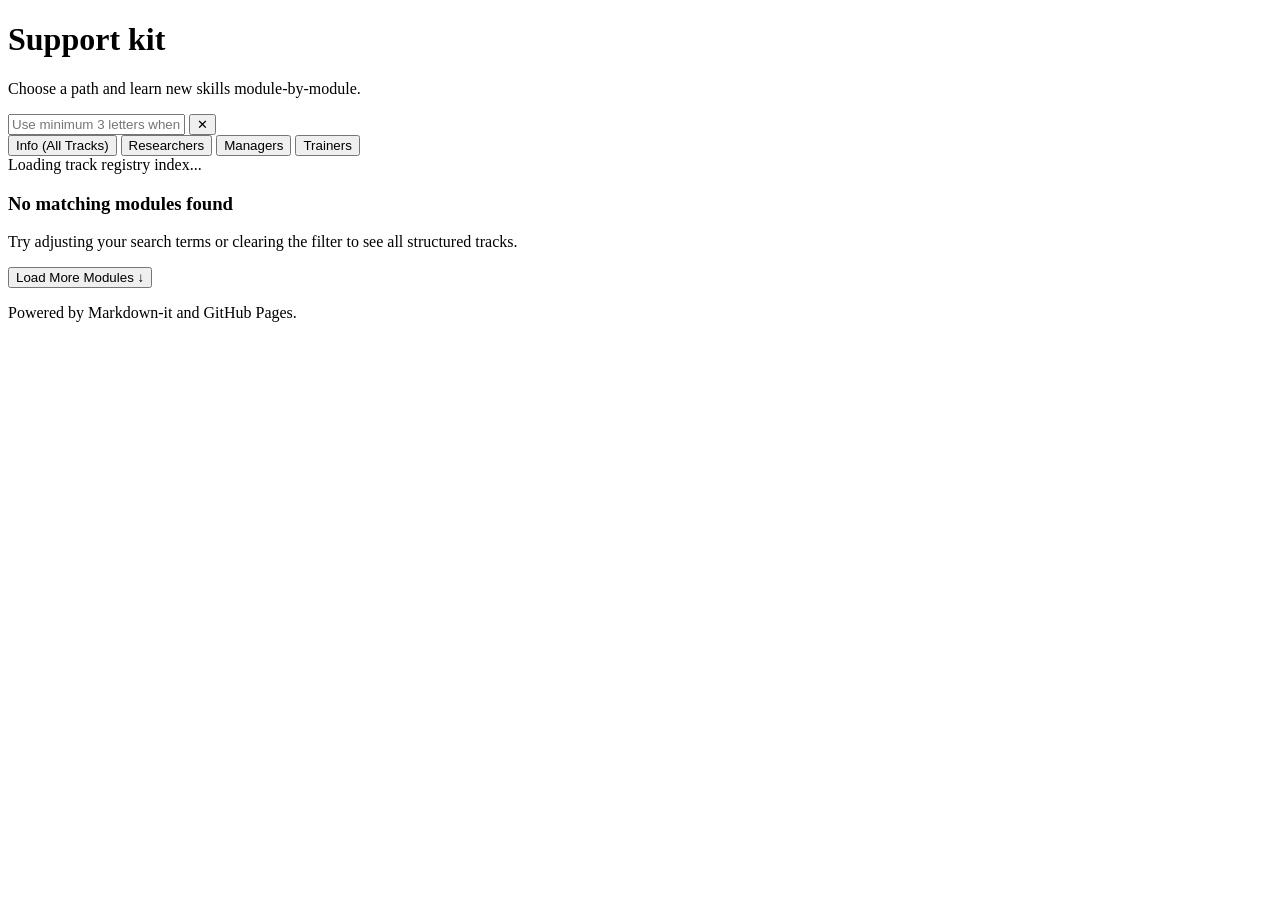
==== index.html @ 56f6fc62 "Update index.html" ====
<!DOCTYPE html>
<html lang="en">
<head>
    <meta charset="UTF-8">
    <meta name="viewport" content="width=device-width, initial-scale=1.0">
    <title>Support kit modules</title>
    <!-- Link to your custom stylesheet -->
    <link rel="stylesheet" href="styles.css">
    
    <!-- Local Markdown-it parser library with defer execution flag -->
    <script src="markdown-it.min.js" defer></script>
</head>
<body>

    <!-- Main Navigation Bar -->
    <header class="main-header">
        <div class="header-container">
            <h1>Support kit</h1>
            <p>Choose a path and learn new skills module-by-module.</p>
        </div>
    </header>

    <!-- Search and Filter Control Center (Clean and corrected) -->
    <section class="control-panel">
        <div class="search-wrapper">
            <input 
                type="text" 
                id="searchInput" 
                placeholder="Use minimum 3 letters when searching for information - in titles and abstracts" 
                aria-label="Search learning modules"
            >
            <button id="resetSearchBtn" class="invisible" title="Clear search filters">✕</button>
        </div>
        
        <!-- Role Selection Button Row -->
        <div class="filter-buttons-wrapper">
            <button class="filter-btn active" data-track="all">Info (All Tracks)</button>
            <button class="filter-btn btn-researcher" data-track="researchers">Researchers</button>
            <button class="filter-btn btn-manager" data-track="managers">Managers</button>
            <button class="filter-btn btn-trainer" data-track="trainers">Trainers</button>
        </div>
        
        <!-- Status indicator text showing dynamic results count -->
        <div id="searchCounter" class="search-counter">Loading track registry index...</div>
    </section>

    <!-- Core Dynamic Content Section -->
    <main class="content-container">
        
        <!-- Target container where app.js will inject the module cards -->
        <div id="articlesContainer" class="modules-grid"></div>

        <!-- Fallback view shown only when zero query results return -->
        <div id="noResults" class="hidden feedback-box">
            <h3>No matching modules found</h3>
            <p>Try adjusting your search terms or clearing the filter to see all structured tracks.</p>
        </div>

        <!-- Pagination Controls wrapper -->
        <div id="loadMoreWrapper" class="hidden pagination-bar">
            <button id="loadMoreBtn" class="primary-btn">Load More Modules ↓</button>
        </div>

    </main>

    <!-- Global Footer -->
    <footer class="main-footer">
        <p>Powered by Markdown-it and GitHub Pages.</p>
    </footer>

    <!-- Load your combined JavaScript file containing Part 1 and Part 2 -->
    <script src="app.js"></script>
</body>
</html>
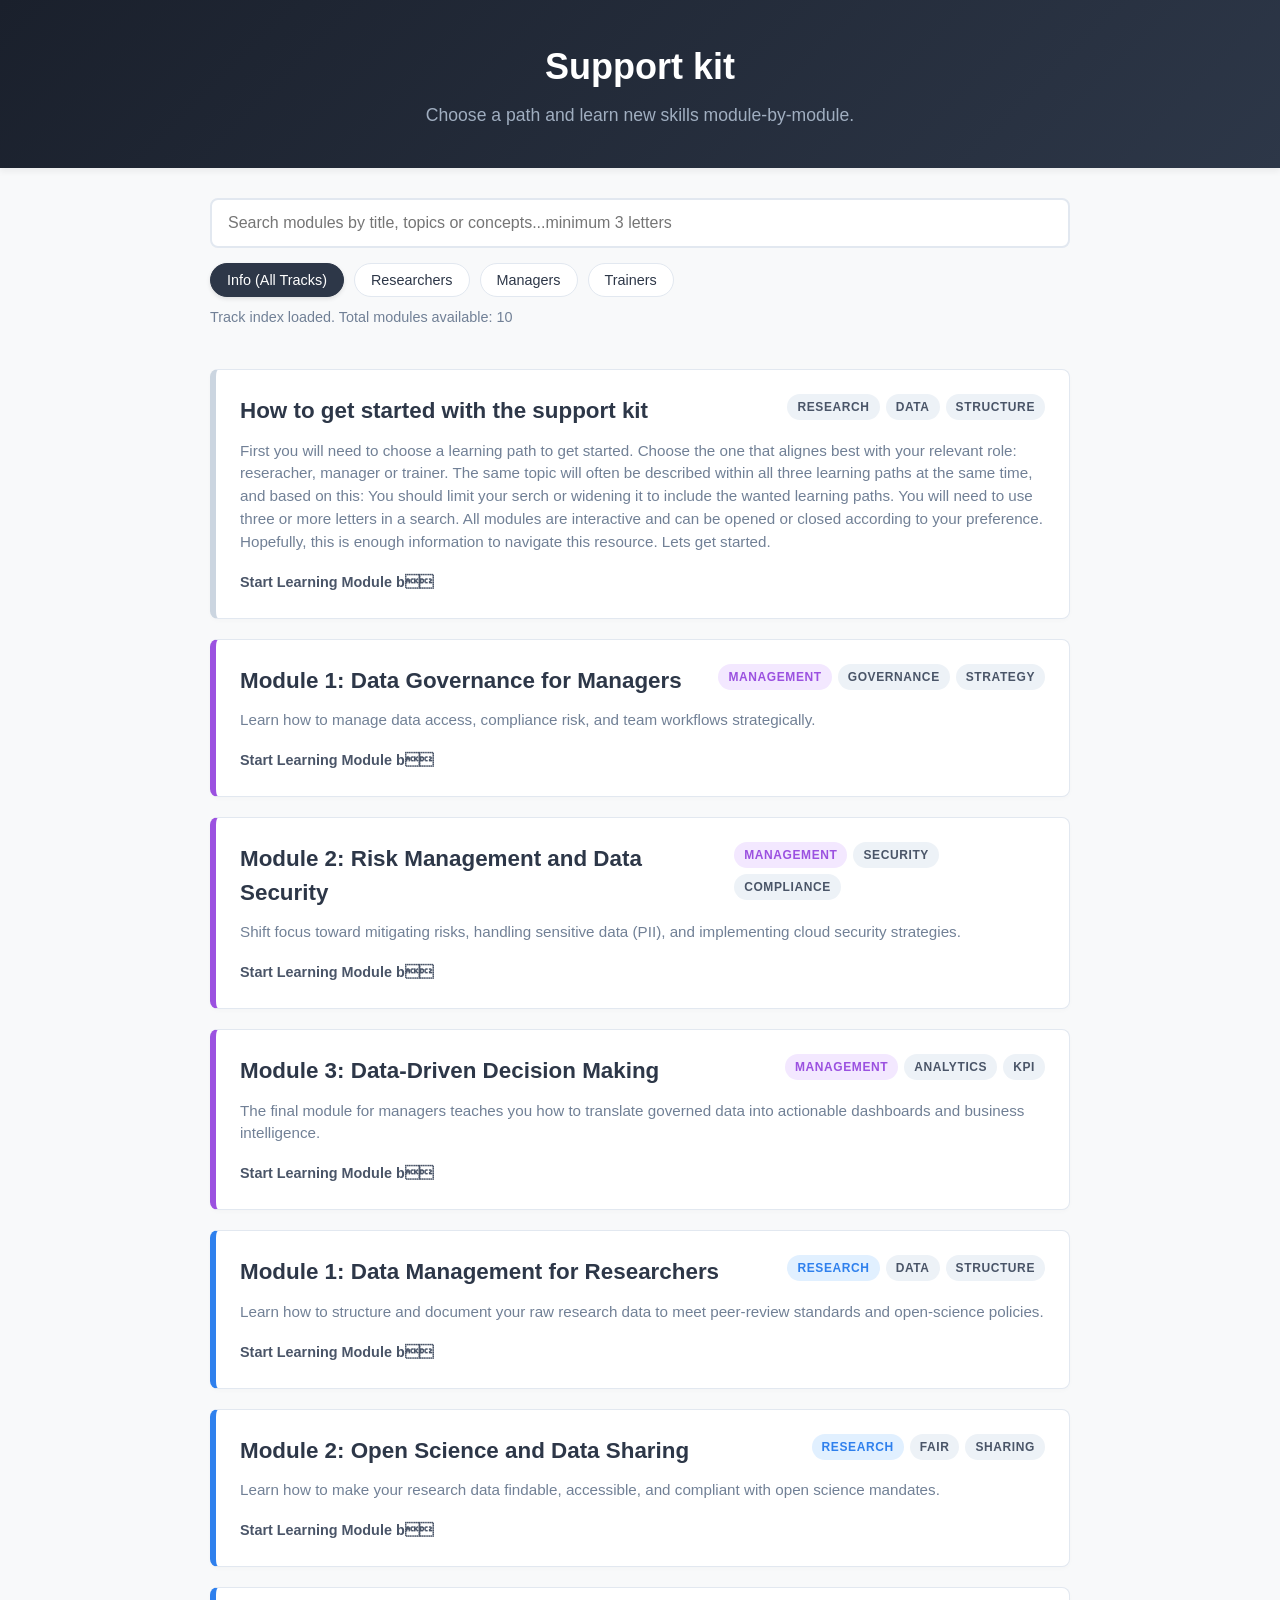
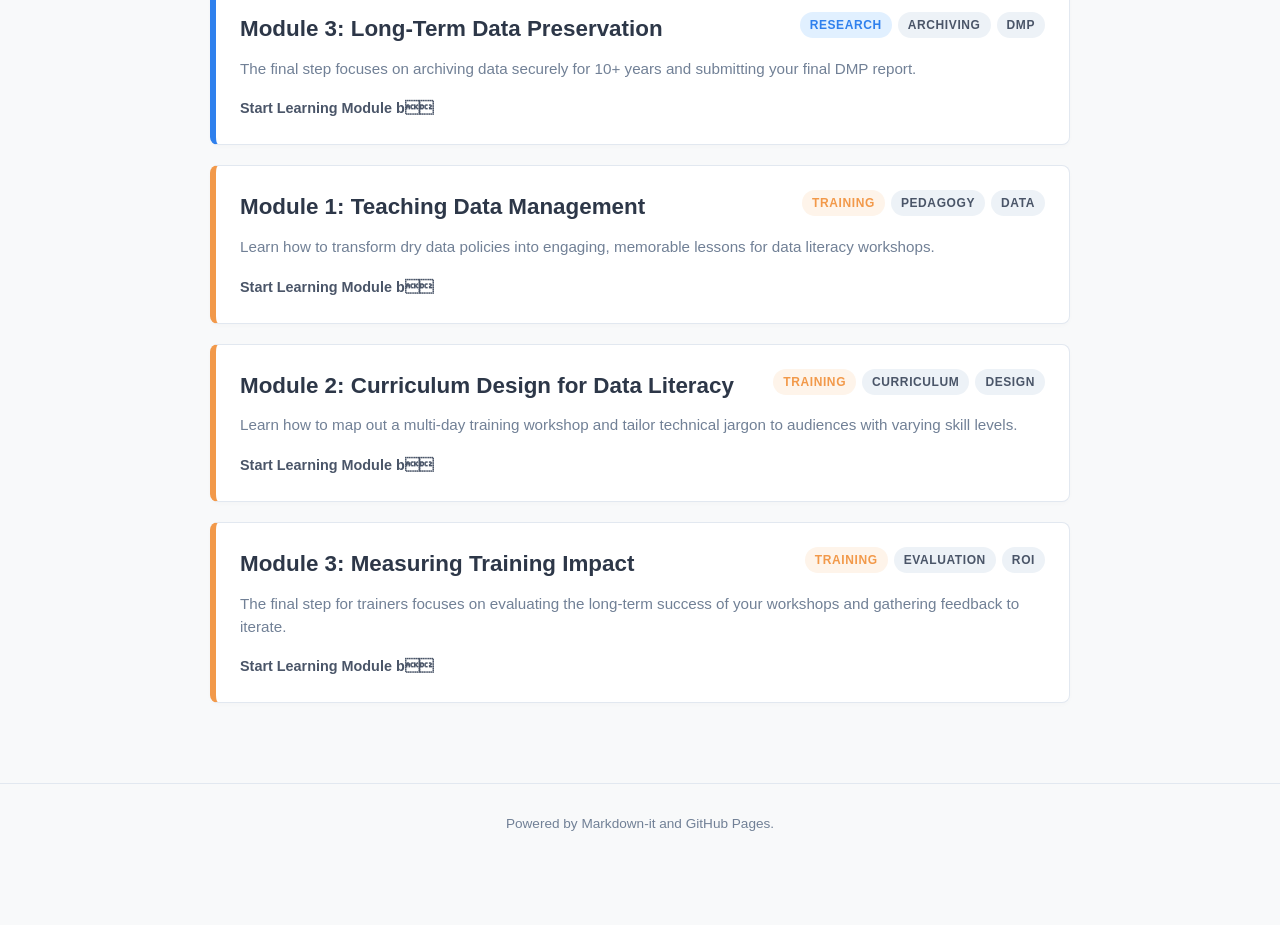
==== commit 530d3499: "Update search input placeholder text" ====
--- a/index.html
+++ b/index.html
@@ -26,7 +26,7 @@
             <input 
                 type="text" 
                 id="searchInput" 
-                placeholder="Use minimum 3 letters when searching for information - in titles and abstracts" 
+                placeholder="Search modules by title, topics or concepts...minimum 3 letters" 
                 aria-label="Search learning modules"
             >
             <button id="resetSearchBtn" class="invisible" title="Clear search filters">✕</button>
--- a/styles.css
+++ b/styles.css
@@ -0,0 +1,516 @@
+/* ==========================================================================
+   1. GLOBAL STYLES & VARIABLES
+   ========================================================================== */
+:root {
+  --font-main: -apple-system, BlinkMacSystemFont, "Segoe UI", Roboto, Helvetica, Arial, sans-serif;
+  --font-mono: SFMono-Regular, Consolas, "Liberation Mono", Menlo, monospace;
+  
+  /* Shared Layout Colors */
+  --bg-app: #f8f9fa;
+  --bg-card: #ffffff;
+  --text-main: #2d3748;
+  --text-muted: #718096;
+  --border-color: #e2e8f0;
+  
+  /* Role Specific Themes */
+  --color-researcher: #2f80ed;
+  --bg-researcher-badge: #e1f0ff;
+  
+  --color-manager: #9b51e0;
+  --bg-manager-badge: #f3e8ff;
+  
+  --color-trainer: #f2994a;
+  --bg-trainer-badge: #fef4ea;
+}
+
+* {
+  box-sizing: border-box;
+  margin: 0;
+  padding: 0;
+}
+
+body {
+  font-family: var(--font-main);
+  background-color: var(--bg-app);
+  color: var(--text-main);
+  line-height: 1.5;
+  padding-bottom: 60px;
+}
+
+.hidden {
+  display: none !important;
+}
+
+.invisible {
+  opacity: 0;
+  pointer-events: none;
+}
+
+/* ==========================================================================
+   2. HEADER & LAYOUT CONTAINERS
+   ========================================================================== */
+.main-header {
+  background: linear-gradient(135deg, #1a202c 0%, #2d3748 100%);
+  color: #ffffff;
+  padding: 40px 20px;
+  text-align: center;
+  box-shadow: 0 4px 6px rgba(0, 0, 0, 0.05);
+}
+
+.header-container h1 {
+  font-size: 2.25rem;
+  font-weight: 700;
+  margin-bottom: 8px;
+}
+
+.header-container p {
+  color: #a0aec0;
+  font-size: 1.1rem;
+}
+
+.content-container {
+  max-width: 900px;
+  margin: 0 auto;
+  padding: 20px;
+}
+
+/* ==========================================================================
+   3. CONTROL PANEL (SEARCH)
+   ========================================================================== */
+.control-panel {
+  max-width: 900px;
+  margin: 30px auto 10px auto;
+  padding: 0 20px;
+}
+
+.search-wrapper {
+  position: relative;
+  display: flex;
+  align-items: center;
+}
+
+#searchInput {
+  width: 100%;
+  padding: 14px 45px 14px 16px;
+  font-size: 1rem;
+  border: 2px solid var(--border-color);
+  border-radius: 8px;
+  background-color: #ffffff;
+  transition: border-color 0.2s, box-shadow 0.2s;
+}
+
+#searchInput:focus {
+  outline: none;
+  border-color: #4a5568;
+  box-shadow: 0 0 0 3px rgba(66, 153, 225, 0.15);
+}
+
+#resetSearchBtn {
+  position: absolute;
+  right: 15px;
+  background: none;
+  border: none;
+  font-size: 1.2rem;
+  color: var(--text-muted);
+  cursor: pointer;
+  transition: color 0.2s;
+}
+
+#resetSearchBtn:hover {
+  color: var(--text-main);
+}
+
+.search-counter {
+  margin-top: 10px;
+  font-size: 0.9rem;
+  color: var(--text-muted);
+  font-weight: 500;
+}
+
+/* ==========================================================================
+   4. ARTICLE CARDS & THEMES
+   ========================================================================== */
+.modules-grid {
+  display: flex;
+  flex-direction: column;
+  gap: 20px;
+  margin-top: 10px;
+}
+
+article.filterable {
+  background-color: var(--bg-card);
+  border: 1px solid var(--border-color);
+  border-left: 6px solid #cbd5e0; /* Default fallback */
+  border-radius: 8px;
+  padding: 24px;
+  box-shadow: 0 2px 4px rgba(0, 0, 0, 0.02);
+  cursor: pointer;
+  transition: transform 0.2s ease, box-shadow 0.2s ease;
+}
+
+article.filterable:hover {
+  transform: translateY(-2px);
+  box-shadow: 0 10px 15px -3px rgba(0, 0, 0, 0.05);
+}
+
+.article-header {
+  display: flex;
+  flex-direction: column;
+  gap: 8px;
+  margin-bottom: 12px;
+}
+
+@media (min-width: 640px) {
+  .article-header {
+    flex-direction: row;
+    justify-content: space-between;
+    align-items: flex-start;
+  }
+}
+
+.article-header h2 {
+  font-size: 1.4rem;
+  font-weight: 600;
+  color: var(--text-main);
+}
+
+.article-meta-inline {
+  display: flex;
+  gap: 6px;
+  flex-wrap: wrap;
+}
+
+/* Badges Base */
+.badge {
+  display: inline-block;
+  padding: 4px 10px;
+  font-size: 0.75rem;
+  font-weight: 600;
+  border-radius: 9999px;
+  text-transform: uppercase;
+  letter-spacing: 0.05em;
+  background-color: #edf2f7;
+  color: #4a5568;
+}
+
+/* --- THEME 1: Researchers (Blue) --- */
+article.filterable[data-id*="-researchers"] {
+  border-left-color: var(--color-researcher);
+}
+article.filterable[data-id*="-researchers"] .discipline-badge {
+  background-color: var(--bg-researcher-badge);
+  color: var(--color-researcher);
+}
+
+/* --- THEME 2: Managers (Purple) --- */
+article.filterable[data-id*="-managers"] {
+  border-left-color: var(--color-manager);
+}
+article.filterable[data-id*="-managers"] .discipline-badge {
+  background-color: var(--bg-manager-badge);
+  color: var(--color-manager);
+}
+
+/* --- THEME 3: Trainers (Orange) --- */
+article.filterable[data-id*="-trainers"] {
+  border-left-color: var(--color-trainer);
+}
+article.filterable[data-id*="-trainers"] .discipline-badge {
+  background-color: var(--bg-trainer-badge);
+  color: var(--color-trainer);
+}
+
+.abstract-text {
+  color: var(--text-muted);
+  font-size: 0.95rem;
+  margin-bottom: 16px;
+}
+
+/* Text Highlighting Search Match */
+mark {
+  background-color: #fef3c7;
+  color: #92400e;
+  padding: 0 2px;
+  border-radius: 2px;
+}
+
+/* ==========================================================================
+   5. BUTTONS & ACTIONS
+   ========================================================================== */
+.read-more-btn {
+  background: none;
+  border: none;
+  color: #4a5568;
+  font-weight: 600;
+  font-size: 0.9rem;
+  cursor: pointer;
+  display: inline-flex;
+  align-items: center;
+  transition: color 0.15s;
+}
+
+article.filterable:hover .read-more-btn {
+  color: #2b6cb0;
+}
+
+.learning-path-actions {
+  margin-top: 30px;
+  padding-top: 20px;
+  border-top: 1px solid var(--border-color);
+  display: flex;
+  gap: 12px;
+  flex-wrap: wrap;
+}
+
+.next-step-btn {
+  background-color: #27ae60;
+  color: white;
+  border: none;
+  padding: 10px 20px;
+  border-radius: 6px;
+  font-weight: bold;
+  font-size: 0.9rem;
+  cursor: pointer;
+  transition: background-color 0.15s;
+}
+
+.next-step-btn:hover {
+  background-color: #219653;
+}
+
+.share-btn, .close-article-btn {
+  background-color: #edf2f7;
+  color: #4a5568;
+  border: none;
+  padding: 10px 16px;
+  border-radius: 6px;
+  font-weight: 500;
+  font-size: 0.9rem;
+  cursor: pointer;
+  transition: background-color 0.15s;
+}
+
+.share-btn:hover {
+  background-color: #e2e8f0;
+}
+
+.share-btn.copied {
+  background-color: #c6f6d5;
+  color: #22543d;
+}
+
+.close-article-btn {
+  margin-left: auto;
+}
+
+.close-article-btn:hover {
+  background-color: #fee2e2;
+  color: #9b1c1c;
+}
+
+/* Pagination bar button */
+.pagination-bar {
+  text-align: center;
+  margin-top: 30px;
+}
+
+.primary-btn {
+  background-color: #4a5568;
+  color: white;
+  border: none;
+  padding: 12px 24px;
+  border-radius: 6px;
+  font-weight: 600;
+  cursor: pointer;
+  transition: background-color 0.15s;
+}
+
+.primary-btn:hover {
+  background-color: #2d3748;
+}
+
+/* ==========================================================================
+   6. MARKDOWN RENDERING CONTAINER (.markdown-body)
+   ========================================================================== */
+.full-content {
+  margin-top: 20px;
+  animation: fadeIn 0.25s ease-out;
+}
+
+.markdown-body {
+  color: #2d3748;
+  font-size: 1rem;
+  line-height: 1.7;
+}
+
+.markdown-body h1, .markdown-body h2, .markdown-body h3 {
+  color: #1a202c;
+  font-weight: 600;
+  margin-top: 24px;
+  margin-bottom: 12px;
+}
+
+.markdown-body h1 { font-size: 1.6rem; border-bottom: 2px solid var(--border-color); padding-bottom: 6px; }
+.markdown-body h2 { font-size: 1.3rem; }
+.markdown-body h3 { font-size: 1.1rem; }
+
+.markdown-body p {
+  margin-bottom: 16px;
+}
+
+.markdown-body ul, .markdown-body ol {
+  margin-bottom: 16px;
+  padding-left: 24px;
+}
+
+.markdown-body li {
+  margin-bottom: 6px;
+}
+
+/* Markdown Task Lists Rules */
+.markdown-body ul:has(input[type="checkbox"]) {
+  list-style-type: none;
+  padding-left: 4px;
+}
+
+.markdown-body input[type="checkbox"] {
+  margin-right: 10px;
+  transform: scale(1.15);
+  vertical-align: middle;
+  cursor: pointer;
+}
+
+/* Blockquotes ( > text ) */
+.markdown-body blockquote {
+  border-left: 4px solid #cbd5e0;
+  color: #4a5568;
+  background-color: #f7fafc;
+  padding: 12px 16px;
+  margin: 18px 0;
+  border-radius: 0 4px 4px 0;
+  font-style: italic;
+}
+
+/* Code Syntax Blocks */
+.markdown-body pre {
+  background-color: #1a202c;
+  color: #edf2f7;
+  padding: 16px;
+  border-radius: 6px;
+  overflow-x: auto;
+  margin-bottom: 16px;
+  font-family: var(--font-mono);
+  font-size: 0.9rem;
+}
+
+.markdown-body code {
+  font-family: var(--font-mono);
+  font-size: 0.85em;
+  background-color: #edf2f7;
+  color: #e53e3e;
+  padding: 2px 6px;
+  border-radius: 4px;
+}
+
+.markdown-body pre code {
+  background-color: transparent;
+  color: inherit;
+  padding: 0;
+  font-size: inherit;
+}
+
+/* ==========================================================================
+   7. FOOTER & FEEDBACK BOXES
+   ========================================================================== */
+.feedback-box {
+  background-color: #ffffff;
+  border: 1px solid var(--border-color);
+  border-radius: 8px;
+  padding: 40px;
+  text-align: center;
+  margin-top: 20px;
+}
+
+.feedback-box h3 {
+  margin-bottom: 8px;
+  color: var(--text-main);
+}
+
+.main-footer {
+  text-align: center;
+  padding: 30px 20px;
+  color: var(--text-muted);
+  font-size: 0.85rem;
+  border-top: 1px solid var(--border-color);
+  margin-top: 60px;
+}
+
+@keyframes fadeIn {
+  from { opacity: 0; transform: translateY(4px); }
+  to { opacity: 1; transform: translateY(0); }
+}
+/* ==========================================================================
+   8. ROLE FILTER BUTTONS
+   ========================================================================== */
+.filter-buttons-wrapper {
+  display: flex;
+  gap: 10px;
+  margin-top: 15px;
+  flex-wrap: wrap;
+}
+
+.filter-btn {
+  background-color: #ffffff;
+  color: var(--text-main);
+  border: 1px solid var(--border-color);
+  padding: 8px 16px;
+  border-radius: 20px;
+  font-size: 0.9rem;
+  font-weight: 500;
+  cursor: pointer;
+  transition: all 0.2s ease;
+}
+
+.filter-btn:hover {
+  background-color: #edf2f7;
+  transform: translateY(-1px);
+}
+
+.filter-btn.active {
+  background-color: #2d3748;
+  color: #ffffff;
+  border-color: #2d3748;
+  box-shadow: 0 2px 4px rgba(0,0,0,0.1);
+}
+
+/* Spesifikke aktive farger for rollene hvis du C8nsker farge nC%r de er valgt */
+.filter-btn.btn-researcher.active { background-color: var(--color-researcher); border-color: var(--color-researcher); }
+.filter-btn.btn-manager.active { background-color: var(--color-manager); border-color: var(--color-manager); }
+.filter-btn.btn-trainer.active { background-color: var(--color-trainer); border-color: var(--color-trainer); }
+
+/* ==========================================================================
+   9. DIMMING INACTIVE MODULES (FADE OUT EFFECT)
+   ========================================================================== */
+
+/* 1. Detect if the grid contains an expanded module */
+.modules-grid:has(article.filterable .full-content) article.filterable {
+  opacity: 0.4;
+  filter: grayscale(80%);
+  transform: scale(0.98);
+  border-left-color: #cbd5e0 !important; /* Forces a neutral grey border */
+  transition: all 0.3s ease;
+}
+
+/* 2. Keep the active/expanded module at full visibility and color */
+.modules-grid article.filterable:has(.full-content) {
+  opacity: 1 !important;
+  filter: grayscale(0%) !important;
+  transform: scale(1) !important;
+  box-shadow: 0 10px 25px -5px rgba(0, 0, 0, 0.1);
+}
+
+/* 3. Restore fallback border colors specifically for active items */
+.modules-grid article.filterable:has(.full-content)[data-id*="-researchers"] { border-left-color: var(--color-researcher) !important; }
+.modules-grid article.filterable:has(.full-content)[data-id*="-managers"] { border-left-color: var(--color-manager) !important; }
+.modules-grid article.filterable:has(.full-content)[data-id*="-trainers"] { border-left-color: var(--color-trainer) !important; }
+
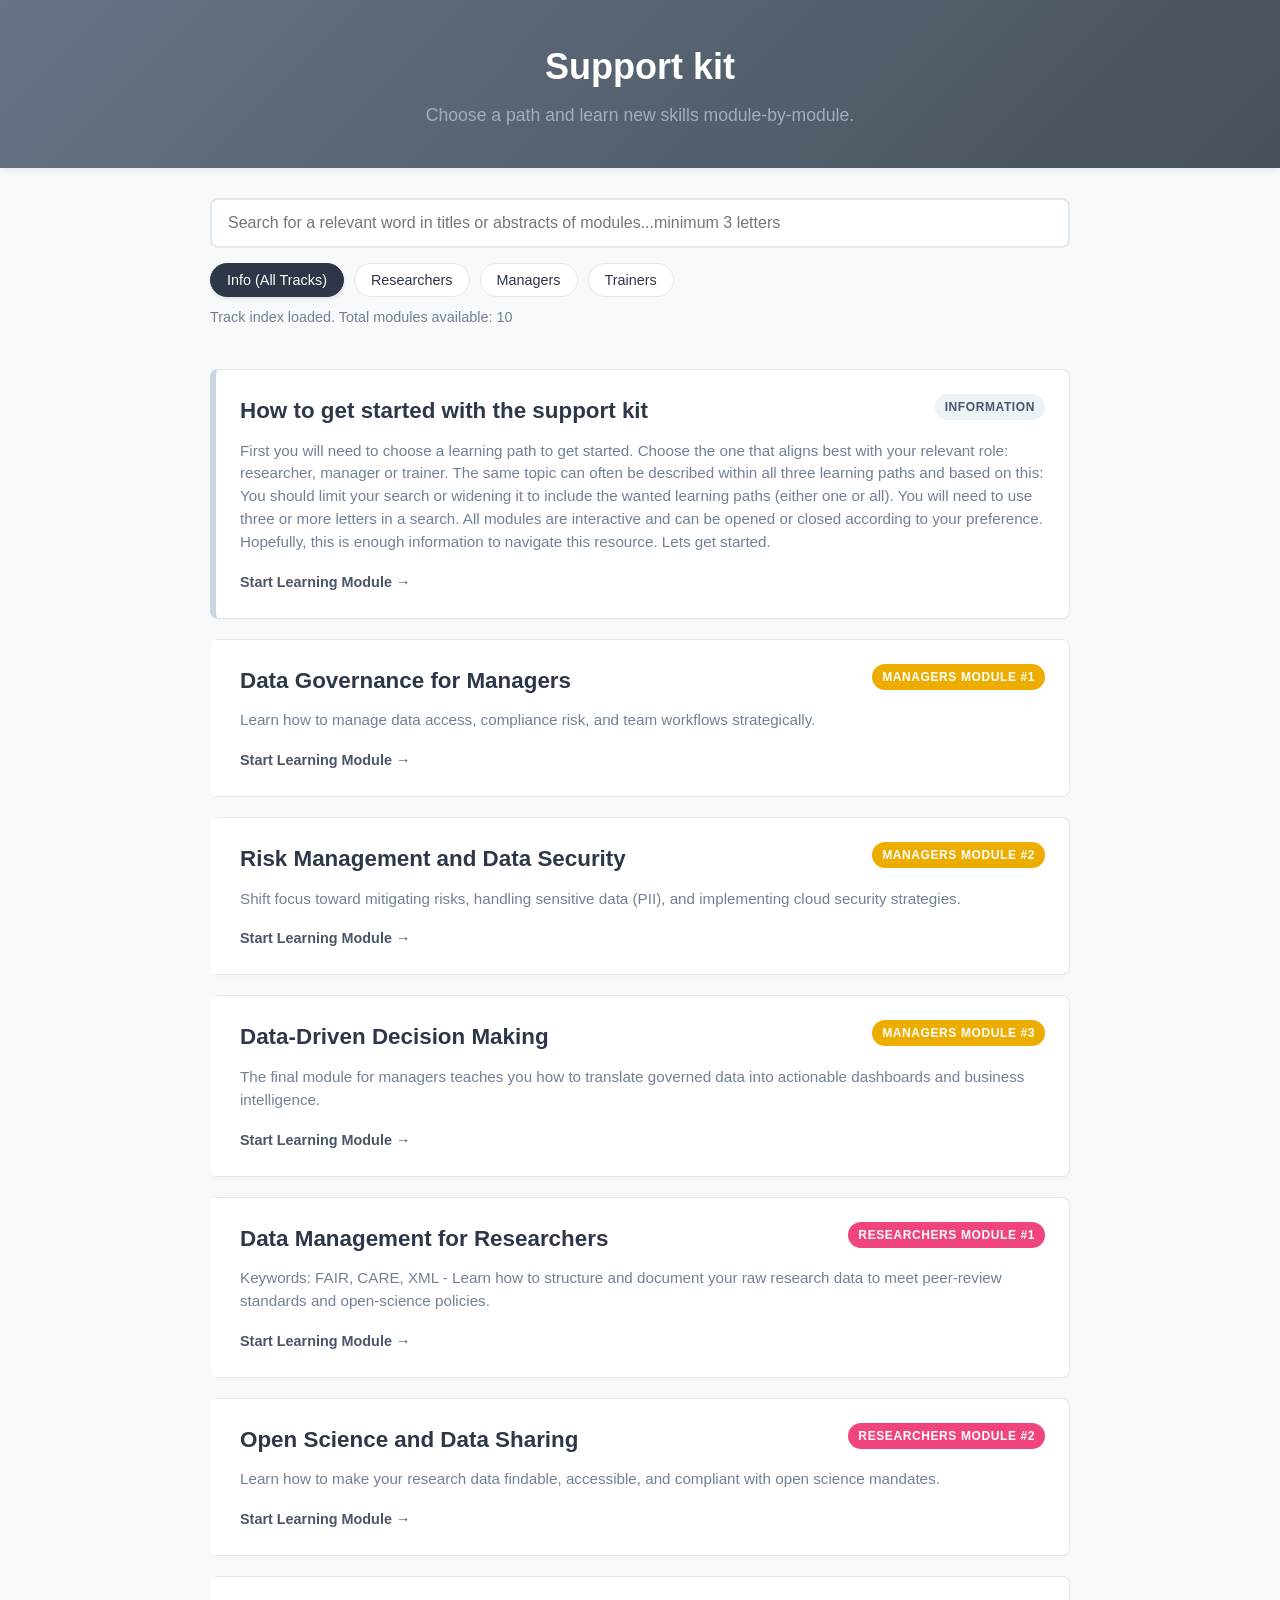
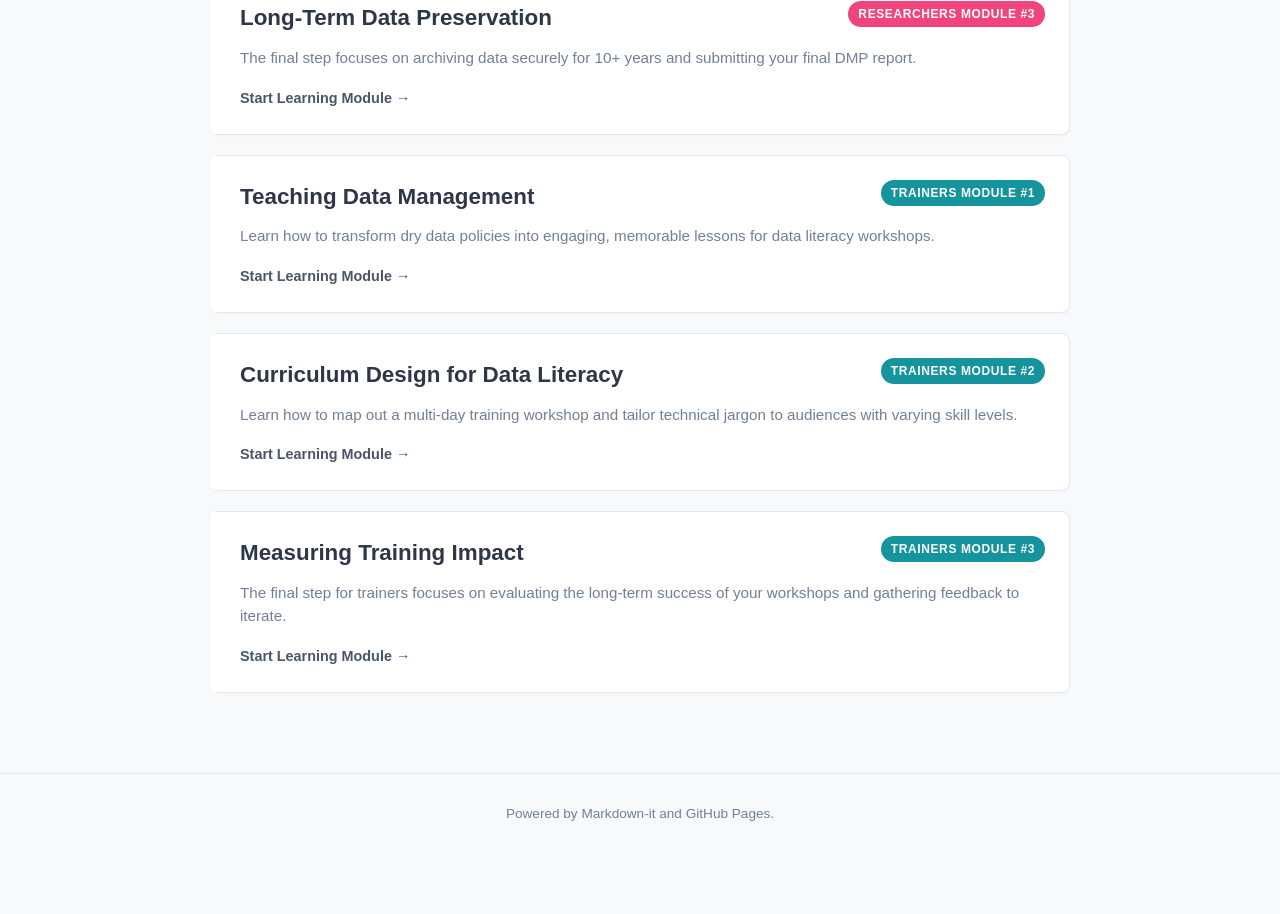
==== commit 6048e1f6: "Update search input placeholder text" ====
--- a/index.html
+++ b/index.html
@@ -26,7 +26,7 @@
             <input 
                 type="text" 
                 id="searchInput" 
-                placeholder="Search modules by title, topics or concepts...minimum 3 letters" 
+                placeholder="Search for a relevant word in titles or abstracts of modules...minimum 3 letters" 
                 aria-label="Search learning modules"
             >
             <button id="resetSearchBtn" class="invisible" title="Clear search filters">✕</button>
--- a/styles.css
+++ b/styles.css
@@ -13,14 +13,14 @@
   --border-color: #e2e8f0;
   
   /* Role Specific Themes */
-  --color-researcher: #2f80ed;
-  --bg-researcher-badge: #e1f0ff;
+  --color-researcher: #ffffff;
+  --bg-researcher-badge: #F0447D;
   
-  --color-manager: #9b51e0;
-  --bg-manager-badge: #f3e8ff;
+  --color-manager: #ffffff;
+  --bg-manager-badge: #EDAC00;
   
-  --color-trainer: #f2994a;
-  --bg-trainer-badge: #fef4ea;
+  --color-trainer: #ffffff;
+  --bg-trainer-badge: #15949E;
 }
 
 * {
@@ -50,7 +50,7 @@
    2. HEADER & LAYOUT CONTAINERS
    ========================================================================== */
 .main-header {
-  background: linear-gradient(135deg, #1a202c 0%, #2d3748 100%);
+  background: linear-gradient(135deg, #667485 0%, #47505C 100%);
   color: #ffffff;
   padding: 40px 20px;
   text-align: center;
@@ -193,7 +193,7 @@
   color: #4a5568;
 }
 
-/* --- THEME 1: Researchers (Blue) --- */
+/* --- THEME 1: Researchers --- */
 article.filterable[data-id*="-researchers"] {
   border-left-color: var(--color-researcher);
 }
@@ -202,7 +202,7 @@
   color: var(--color-researcher);
 }
 
-/* --- THEME 2: Managers (Purple) --- */
+/* --- THEME 2: Managers --- */
 article.filterable[data-id*="-managers"] {
   border-left-color: var(--color-manager);
 }
@@ -211,7 +211,7 @@
   color: var(--color-manager);
 }
 
-/* --- THEME 3: Trainers (Orange) --- */
+/* --- THEME 3: Trainers --- */
 article.filterable[data-id*="-trainers"] {
   border-left-color: var(--color-trainer);
 }
@@ -484,9 +484,9 @@
 }
 
 /* Spesifikke aktive farger for rollene hvis du C8nsker farge nC%r de er valgt */
-.filter-btn.btn-researcher.active { background-color: var(--color-researcher); border-color: var(--color-researcher); }
-.filter-btn.btn-manager.active { background-color: var(--color-manager); border-color: var(--color-manager); }
-.filter-btn.btn-trainer.active { background-color: var(--color-trainer); border-color: var(--color-trainer); }
+/* .filter-btn.btn-researcher.active { background-color: var(--color-researcher); border-color: var(--color-researcher); }
+/* .filter-btn.btn-manager.active { background-color: var(--color-manager); border-color: var(--color-manager); }
+/* .filter-btn.btn-trainer.active { background-color: var(--color-trainer); border-color: var(--color-trainer); }
 
 /* ==========================================================================
    9. DIMMING INACTIVE MODULES (FADE OUT EFFECT)
@@ -513,4 +513,3 @@
 .modules-grid article.filterable:has(.full-content)[data-id*="-researchers"] { border-left-color: var(--color-researcher) !important; }
 .modules-grid article.filterable:has(.full-content)[data-id*="-managers"] { border-left-color: var(--color-manager) !important; }
 .modules-grid article.filterable:has(.full-content)[data-id*="-trainers"] { border-left-color: var(--color-trainer) !important; }
-
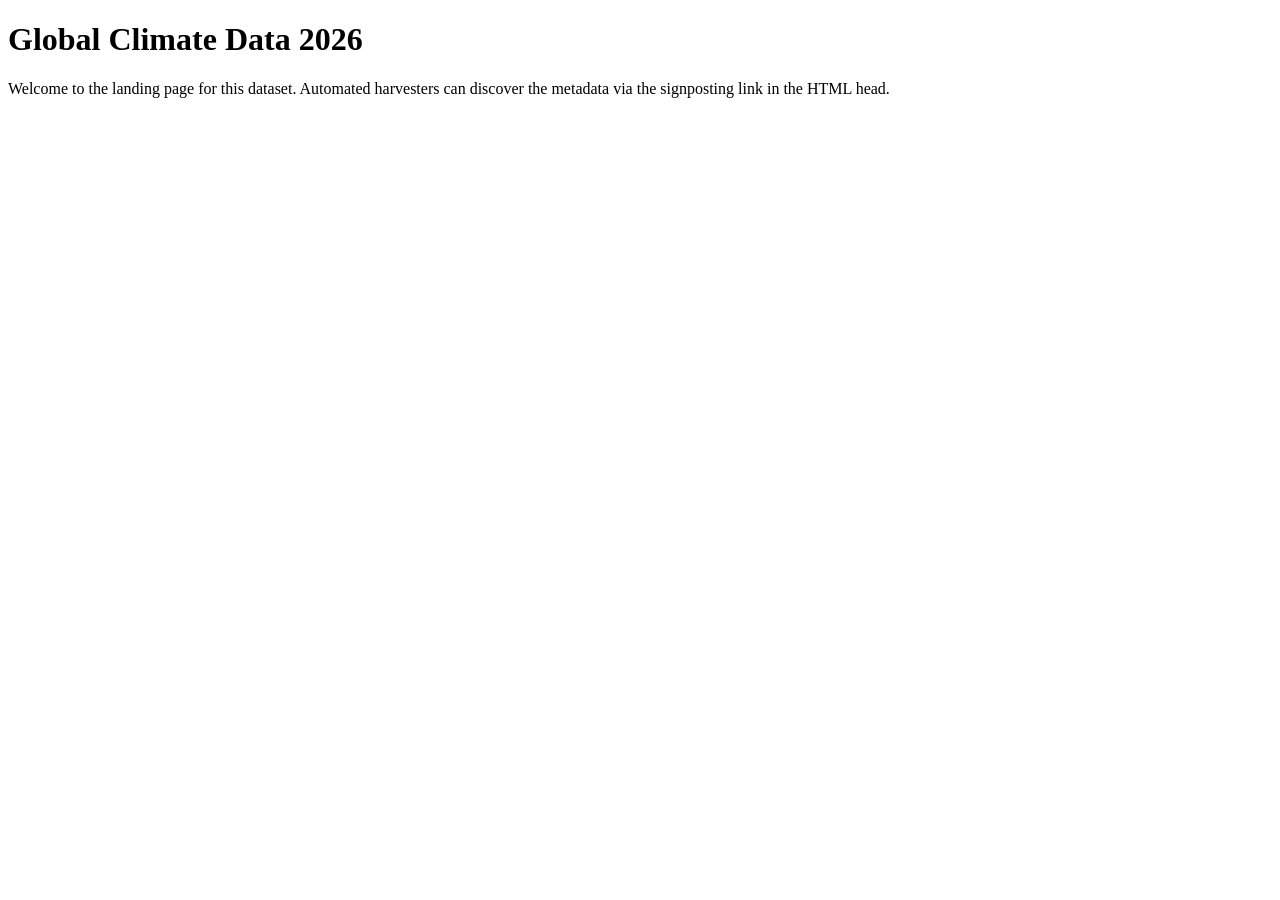
==== commit dc3493fa: "Update index.html" ====
--- a/index.html
+++ b/index.html
@@ -1,74 +1,21 @@
 <!DOCTYPE html>
 <html lang="en">
 <head>
-    <meta charset="UTF-8">
-    <meta name="viewport" content="width=device-width, initial-scale=1.0">
-    <title>Support kit modules</title>
-    <!-- Link to your custom stylesheet -->
-    <link rel="stylesheet" href="styles.css">
-    
-    <!-- Local Markdown-it parser library with defer execution flag -->
-    <script src="markdown-it.min.js" defer></script>
+  <meta charset="UTF-8">
+  <meta name="viewport" content="width=device-width, initial-scale=1.0">
+  <title>My FAIR Dataset</title>
+
+  <!-- FAIR Signposting: Link to the external JSON-LD metadata -->
+  <link rel="describedby" 
+        type="application/ld+json" 
+        href="./metadata.jsonld">
+        
+  <!-- Optional: Add a cite-as link if you have a persistent identifier (like a DOI) -->
+  <link rel="cite-as" 
+        href="https://doi.org">
 </head>
 <body>
-
-    <!-- Main Navigation Bar -->
-    <header class="main-header">
-        <div class="header-container">
-            <h1>Support kit</h1>
-            <p>Choose a path and learn new skills module-by-module.</p>
-        </div>
-    </header>
-
-    <!-- Search and Filter Control Center (Clean and corrected) -->
-    <section class="control-panel">
-        <div class="search-wrapper">
-            <input 
-                type="text" 
-                id="searchInput" 
-                placeholder="Search for a relevant word in titles or abstracts of modules...minimum 3 letters" 
-                aria-label="Search learning modules"
-            >
-            <button id="resetSearchBtn" class="invisible" title="Clear search filters">✕</button>
-        </div>
-        
-        <!-- Role Selection Button Row -->
-        <div class="filter-buttons-wrapper">
-            <button class="filter-btn active" data-track="all">Info (All Tracks)</button>
-            <button class="filter-btn btn-researcher" data-track="researchers">Researchers</button>
-            <button class="filter-btn btn-manager" data-track="managers">Managers</button>
-            <button class="filter-btn btn-trainer" data-track="trainers">Trainers</button>
-        </div>
-        
-        <!-- Status indicator text showing dynamic results count -->
-        <div id="searchCounter" class="search-counter">Loading track registry index...</div>
-    </section>
-
-    <!-- Core Dynamic Content Section -->
-    <main class="content-container">
-        
-        <!-- Target container where app.js will inject the module cards -->
-        <div id="articlesContainer" class="modules-grid"></div>
-
-        <!-- Fallback view shown only when zero query results return -->
-        <div id="noResults" class="hidden feedback-box">
-            <h3>No matching modules found</h3>
-            <p>Try adjusting your search terms or clearing the filter to see all structured tracks.</p>
-        </div>
-
-        <!-- Pagination Controls wrapper -->
-        <div id="loadMoreWrapper" class="hidden pagination-bar">
-            <button id="loadMoreBtn" class="primary-btn">Load More Modules ↓</button>
-        </div>
-
-    </main>
-
-    <!-- Global Footer -->
-    <footer class="main-footer">
-        <p>Powered by Markdown-it and GitHub Pages.</p>
-    </footer>
-
-    <!-- Load your combined JavaScript file containing Part 1 and Part 2 -->
-    <script src="app.js"></script>
+  <h1>Global Climate Data 2026</h1>
+  <p>Welcome to the landing page for this dataset. Automated harvesters can discover the metadata via the signposting link in the HTML head.</p>
 </body>
 </html>
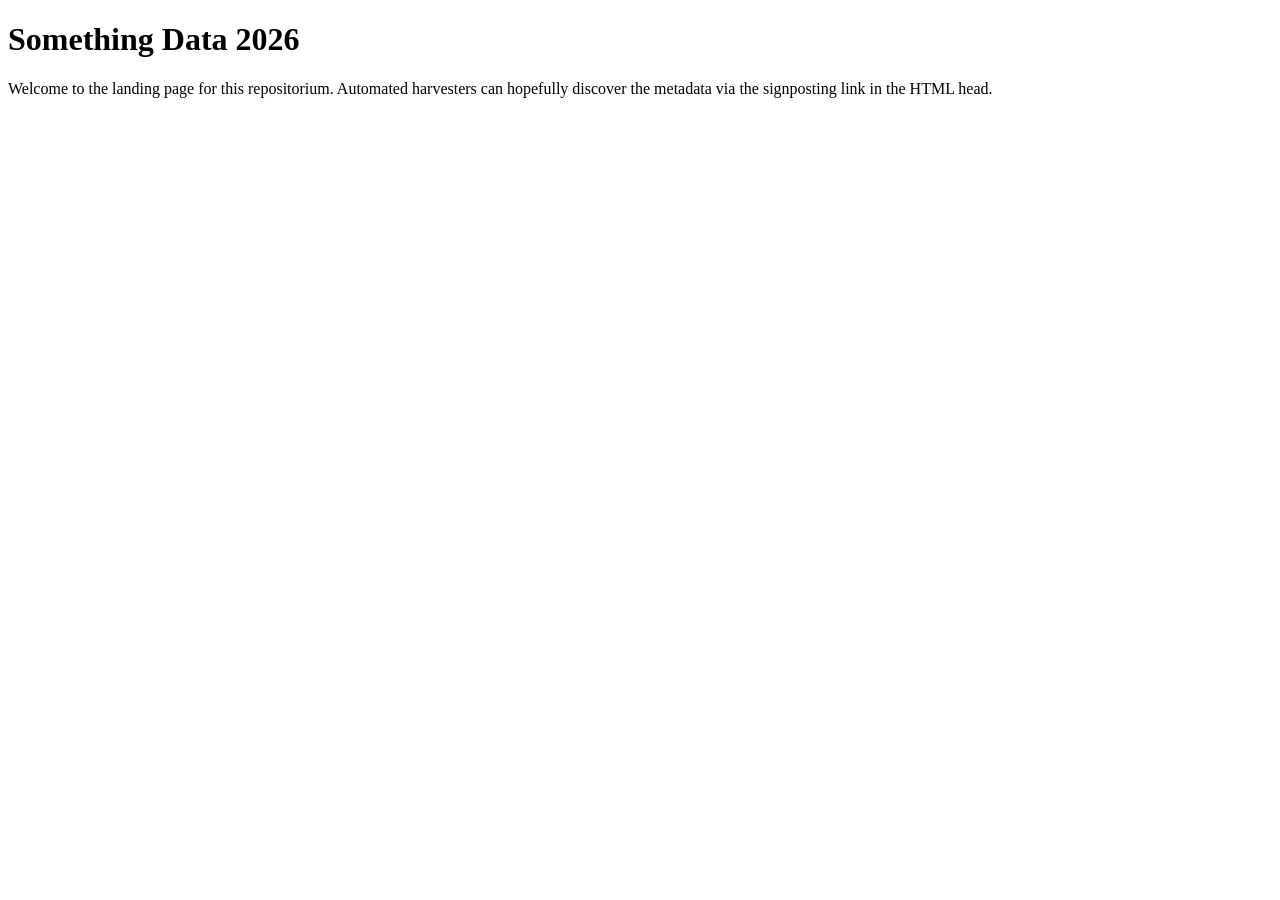
==== commit 617d4713: "Update index.html" ====
--- a/index.html
+++ b/index.html
@@ -3,7 +3,7 @@
 <head>
   <meta charset="UTF-8">
   <meta name="viewport" content="width=device-width, initial-scale=1.0">
-  <title>My FAIR Dataset</title>
+  <title>My FAIR Lady</title>
 
   <!-- FAIR Signposting: Link to the external JSON-LD metadata -->
   <link rel="describedby" 
@@ -15,7 +15,7 @@
         href="https://doi.org">
 </head>
 <body>
-  <h1>Global Climate Data 2026</h1>
-  <p>Welcome to the landing page for this dataset. Automated harvesters can discover the metadata via the signposting link in the HTML head.</p>
+  <h1>Something Data 2026</h1>
+  <p>Welcome to the landing page for this repositorium. Automated harvesters can hopefully discover the metadata via the signposting link in the HTML head.</p>
 </body>
 </html>
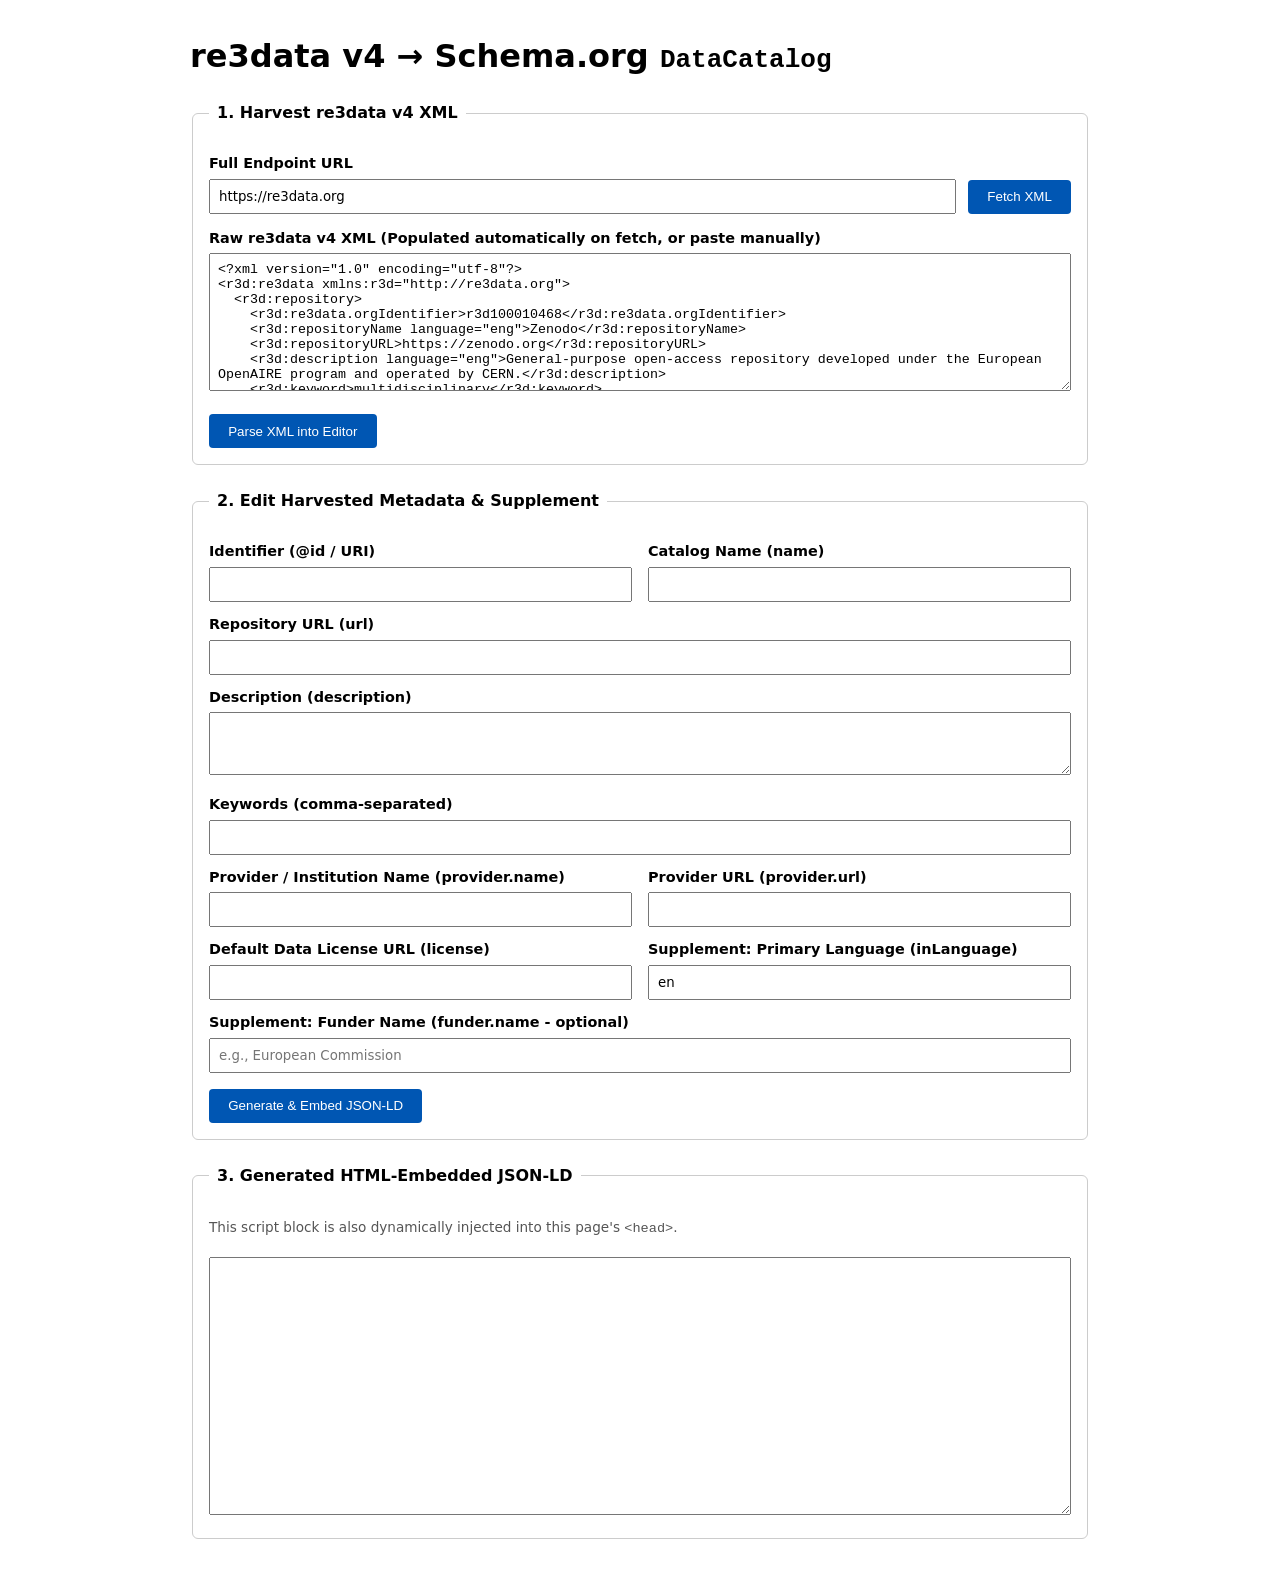
==== commit 03b1178f: "Revise index.html for re3data v4 integration Updated the title and added styles for better layout. I" ====
--- a/index.html
+++ b/index.html
@@ -2,20 +2,245 @@
 <html lang="en">
 <head>
   <meta charset="UTF-8">
-  <meta name="viewport" content="width=device-width, initial-scale=1.0">
-  <title>My FAIR Lady</title>
-
-  <!-- FAIR Signposting: Link to the external JSON-LD metadata -->
-  <link rel="describedby" 
-        type="application/ld+json" 
-        href="./metadata.jsonld">
-        
-  <!-- Optional: Add a cite-as link if you have a persistent identifier (like a DOI) -->
-  <link rel="cite-as" 
-        href="https://doi.org">
+  <title>re3data v4 to DataCatalog JSON-LD Editor</title>
+  <style>
+    body { font-family: system-ui, sans-serif; max-width: 900px; margin: 2rem auto; padding: 0 1rem; line-height: 1.5; }
+    fieldset { margin-bottom: 1.5rem; border: 1px solid #ccc; border-radius: 6px; padding: 1rem; }
+    legend { font-weight: bold; padding: 0 0.5rem; }
+    label { display: block; margin-top: 0.75rem; font-weight: 600; font-size: 0.9rem; }
+    input, textarea { width: 100%; padding: 0.5rem; margin-top: 0.25rem; box-sizing: border-box; font-family: inherit; }
+    textarea { font-family: monospace; }
+    button { margin-top: 1rem; padding: 0.6rem 1.2rem; cursor: pointer; background: #0056b3; color: #fff; border: none; border-radius: 4px; white-space: nowrap; }
+    button:hover { background: #004494; }
+    .row { display: flex; gap: 1rem; }
+    .row > div { flex: 1; }
+    .url-row { display: flex; gap: 0.75rem; align-items: flex-end; }
+    .url-row > div:first-child { flex: 1; }
+  </style>
 </head>
 <body>
-  <h1>Something Data 2026</h1>
-  <p>Welcome to the landing page for this repositorium. Automated harvesters can hopefully discover the metadata via the signposting link in the HTML head.</p>
-</body>
-</html>
+
+  <h1>re3data v4 &rarr; Schema.org <code>DataCatalog</code></h1>
+
+  <!-- STEP 1: HARVEST -->
+  <fieldset>
+    <legend>1. Harvest re3data v4 XML</legend>
+    <div class="url-row">
+      <div>
+        <label for="endpointUrl">Full Endpoint URL</label>
+        <input type="url" id="endpointUrl" placeholder="https://re3data.org" value="https://re3data.org">
+      </div>
+      <div>
+        <button type="button" onclick="fetchFromApi()">Fetch XML</button>
+      </div>
+    </div>
+    <p id="fetchStatus" style="font-size: 0.85rem; color: #555; margin-bottom: 0;"></p>
+
+    <label for="xmlInput">Raw re3data v4 XML (Populated automatically on fetch, or paste manually)</label>
+    <textarea id="xmlInput" rows="8"><?xml version="1.0" encoding="utf-8"?>
+<r3d:re3data xmlns:r3d="http://re3data.org">
+  <r3d:repository>
+    <r3d:re3data.orgIdentifier>r3d100010468</r3d:re3data.orgIdentifier>
+    <r3d:repositoryName language="eng">Zenodo</r3d:repositoryName>
+    <r3d:repositoryURL>https://zenodo.org</r3d:repositoryURL>
+    <r3d:description language="eng">General-purpose open-access repository developed under the European OpenAIRE program and operated by CERN.</r3d:description>
+    <r3d:keyword>multidisciplinary</r3d:keyword>
+    <r3d:keyword>open science</r3d:keyword>
+    <r3d:institution>
+      <r3d:institutionName language="eng">CERN</r3d:institutionName>
+      <r3d:institutionURL>https://home.cern</r3d:institutionURL>
+    </r3d:institution>
+    <r3d:dataLicense>
+      <r3d:dataLicenseName>CC</r3d:dataLicenseName>
+      <r3d:dataLicenseURL>https://creativecommons.org</r3d:dataLicenseURL>
+    </r3d:dataLicense>
+  </r3d:repository>
+</r3d:re3data></textarea>
+    <button type="button" onclick="parseXmlToForm()">Parse XML into Editor</button>
+  </fieldset>
+
+  <!-- STEP 2: EDIT & SUPPLEMENT -->
+  <fieldset>
+    <legend>2. Edit Harvested Metadata &amp; Supplement</legend>
+    <div class="row">
+      <div>
+        <label for="catId">Identifier (@id / URI)</label>
+        <input type="text" id="catId">
+      </div>
+      <div>
+        <label for="catName">Catalog Name (name)</label>
+        <input type="text" id="catName">
+      </div>
+    </div>
+
+    <label for="catUrl">Repository URL (url)</label>
+    <input type="url" id="catUrl">
+
+    <label for="catDesc">Description (description)</label>
+    <textarea id="catDesc" rows="3"></textarea>
+
+    <label for="catKeywords">Keywords (comma-separated)</label>
+    <input type="text" id="catKeywords">
+
+    <div class="row">
+      <div>
+        <label for="providerName">Provider / Institution Name (provider.name)</label>
+        <input type="text" id="providerName">
+      </div>
+      <div>
+        <label for="providerUrl">Provider URL (provider.url)</label>
+        <input type="url" id="providerUrl">
+      </div>
+    </div>
+
+    <div class="row">
+      <div>
+        <label for="catLicense">Default Data License URL (license)</label>
+        <input type="url" id="catLicense">
+      </div>
+      <div>
+        <label for="catLang">Supplement: Primary Language (inLanguage)</label>
+        <input type="text" id="catLang" placeholder="e.g., en, no, de" value="en">
+      </div>
+    </div>
+
+    <label for="catFunder">Supplement: Funder Name (funder.name - optional)</label>
+    <input type="text" id="catFunder" placeholder="e.g., European Commission">
+
+    <button type="button" onclick="generateJsonLd()">Generate &amp; Embed JSON-LD</button>
+  </fieldset>
+
+  <!-- STEP 3: GENERATE & EMBED -->
+  <fieldset>
+    <legend>3. Generated HTML-Embedded JSON-LD</legend>
+    <p style="font-size: 0.85rem; color: #555;">This script block is also dynamically injected into this page's <code>&lt;head&gt;</code>.</p>
+    <textarea id="jsonLdOutput" rows="16" readonly></textarea>
+  </fieldset>
+
+  <script>
+    // Safely extract first matching element text regardless of XML namespace prefix
+    function getXmlText(parent, localName) {
+      if (!parent) return "";
+      const el = parent.getElementsByTagNameNS("*", localName)[0];
+      return el ? el.textContent.trim() : "";
+    }
+
+    // 1. Harvest via Full Endpoint URL
+    async function fetchFromApi() {
+      const endpoint = document.getElementById("endpointUrl").value.trim();
+      const status = document.getElementById("fetchStatus");
+
+      if (!endpoint) {
+        status.textContent = "Please enter a valid endpoint URL.";
+        return;
+      }
+
+      try {
+        new URL(endpoint); // Validate URL syntax
+      } catch {
+        status.textContent = "Invalid URL format. Make sure it starts with http:// or https://";
+        return;
+      }
+
+      status.textContent = `Fetching from ${endpoint}...`;
+      try {
+        const response = await fetch(endpoint, {
+          headers: { "Accept": "application/xml, text/xml, */*" }
+        });
+        if (!response.ok) throw new Error(`HTTP ${response.status} ${response.statusText}`);
+
+        const xmlText = await response.text();
+        document.getElementById("xmlInput").value = xmlText;
+        status.textContent = "Harvested successfully. Parsed into editor below.";
+        parseXmlToForm();
+      } catch (err) {
+        status.textContent = `Fetch failed (${err.message}). If blocked by CORS, route the URL through a proxy or paste the XML below.`;
+      }
+    }
+
+    // 2. Parse XML into Form Fields
+    function parseXmlToForm() {
+      const xmlString = document.getElementById("xmlInput").value;
+      const parser = new DOMParser();
+      const xmlDoc = parser.parseFromString(xmlString, "application/xml");
+
+      const parseError = xmlDoc.querySelector("parsererror");
+      if (parseError) {
+        alert("Invalid XML format. Check that the endpoint returned XML rather than an HTML error page.");
+        return;
+      }
+
+      const repoNode = xmlDoc.getElementsByTagNameNS("*", "repository")[0] || xmlDoc;
+
+      const r3dId = getXmlText(repoNode, "re3data.orgIdentifier");
+      document.getElementById("catId").value = r3dId ? `https://doi.org{r3dId}` : "";
+      document.getElementById("catName").value = getXmlText(repoNode, "repositoryName");
+      document.getElementById("catUrl").value = getXmlText(repoNode, "repositoryURL");
+      document.getElementById("catDesc").value = getXmlText(repoNode, "description");
+
+      const keywordNodes = Array.from(repoNode.getElementsByTagNameNS("*", "keyword"));
+      document.getElementById("catKeywords").value = keywordNodes.map(n => n.textContent.trim()).join(", ");
+
+      const instNode = repoNode.getElementsByTagNameNS("*", "institution")[0];
+      document.getElementById("providerName").value = getXmlText(instNode, "institutionName");
+      document.getElementById("providerUrl").value = getXmlText(instNode, "institutionURL");
+
+      const licenseNode = repoNode.getElementsByTagNameNS("*", "dataLicense")[0];
+      document.getElementById("catLicense").value = getXmlText(licenseNode, "dataLicenseURL");
+
+      generateJsonLd();
+    }
+
+    // 3. Build JSON-LD and Embed into <head>
+    function generateJsonLd() {
+      const keywordsRaw = document.getElementById("catKeywords").value;
+      const keywordsArr = keywordsRaw
+        .split(",")
+        .map(k => k.trim())
+        .filter(k => k.length > 0);
+
+      const jsonLd = {
+        "@context": "https://schema.org",
+        "@type": "DataCatalog",
+        "@id": document.getElementById("catId").value || undefined,
+        "name": document.getElementById("catName").value,
+        "url": document.getElementById("catUrl").value,
+        "description": document.getElementById("catDesc").value,
+        "keywords": keywordsArr.length ? keywordsArr : undefined,
+        "license": document.getElementById("catLicense").value || undefined,
+        "inLanguage": document.getElementById("catLang").value || undefined,
+        "dateModified": new Date().toISOString().split("T")[0]
+      };
+
+      const providerName = document.getElementById("providerName").value;
+      if (providerName) {
+        jsonLd.provider = {
+          "@type": "Organization",
+          "name": providerName,
+          "url": document.getElementById("providerUrl").value || undefined
+        };
+      }
+
+      const funderName = document.getElementById("catFunder").value;
+      if (funderName) {
+        jsonLd.funder = {
+          "@type": "Organization",
+          "name": funderName
+        };
+      }
+
+      const formattedJson = JSON.stringify(jsonLd, null, 2);
+      const embedSnippet = `<script type="application/ld+json">\n${formattedJson}\n<\/script>`;
+
+      document.getElementById("jsonLdOutput").value = embedSnippet;
+
+      let existingTag = document.getElementById("dynamic-datacatalog-jsonld");
+      if (!existingTag) {
+        existingTag = document.createElement("script");
+        existingTag.id = "dynamic-datacatalog-jsonld";
+        existingTag.type = "application/ld+json";
+document.head.appendChild(existingTag);
+}
+existingTag.textContent = formattedJson;
+}
+window.addEventListener("DOMContentLoaded", parseXmlToForm);
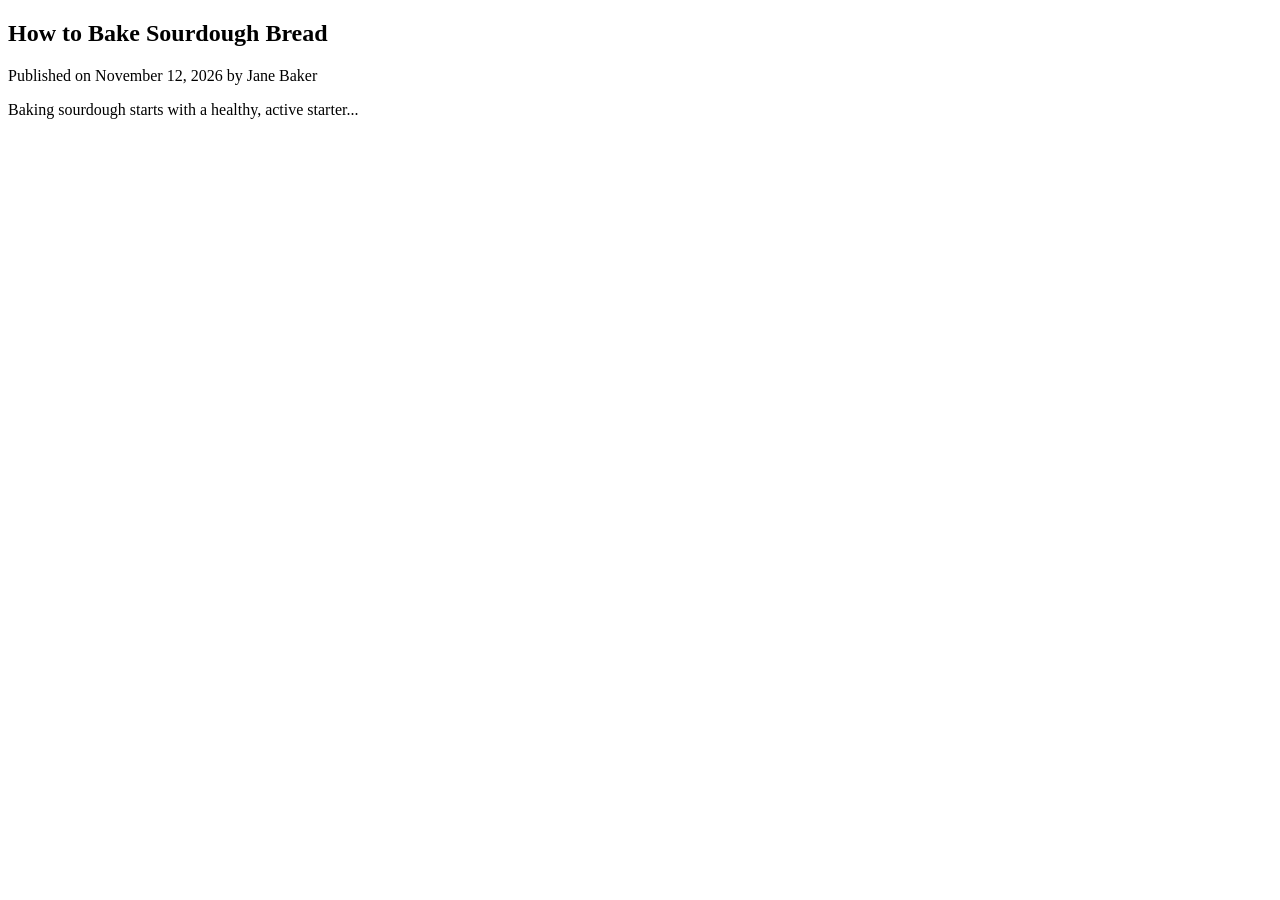
==== commit 7a28b535: "Add index.html with structured data and article content This HTML file includes a structured data sc" ====
--- a/index.html
+++ b/index.html
@@ -2,245 +2,115 @@
 <html lang="en">
 <head>
   <meta charset="UTF-8">
-  <title>re3data v4 to DataCatalog JSON-LD Editor</title>
-  <style>
-    body { font-family: system-ui, sans-serif; max-width: 900px; margin: 2rem auto; padding: 0 1rem; line-height: 1.5; }
-    fieldset { margin-bottom: 1.5rem; border: 1px solid #ccc; border-radius: 6px; padding: 1rem; }
-    legend { font-weight: bold; padding: 0 0.5rem; }
-    label { display: block; margin-top: 0.75rem; font-weight: 600; font-size: 0.9rem; }
-    input, textarea { width: 100%; padding: 0.5rem; margin-top: 0.25rem; box-sizing: border-box; font-family: inherit; }
-    textarea { font-family: monospace; }
-    button { margin-top: 1rem; padding: 0.6rem 1.2rem; cursor: pointer; background: #0056b3; color: #fff; border: none; border-radius: 4px; white-space: nowrap; }
-    button:hover { background: #004494; }
-    .row { display: flex; gap: 1rem; }
-    .row > div { flex: 1; }
-    .url-row { display: flex; gap: 0.75rem; align-items: flex-end; }
-    .url-row > div:first-child { flex: 1; }
-  </style>
+  <meta name="viewport" content="width=device-width, initial-scale=1.0">
+  <title>How to Bake Sourdough Bread</title>
+
+  <!-- Embedded JSON-LD Structured Data -->
+<script type="application/ld+json">
+{
+  "@context": {
+    "fidelis90": "http://schema.org"
+  },
+  "@type": "https://example-test.site/DataCatalog",
+  "@id": "https://www.w3.org/TR/turtle/",
+  "http://schema.org19C2EB7DAB": "identifier",
+  "http://schema.org0C1737084B": "description",
+  "http://schema.org64DA341B5F": "repositoryName",
+  "http://schema.org6A715E3A22": "repositoryType",
+  "http://schema.org7470DA5BBA": "url",
+  "http://schema.org57C5A7579F": "language",
+  "http://schema.org41F4454A97": "organisation",
+  "http://schema.org4570870110": "country",
+  "http://schema.org1F522CDA86": "contactInformation",
+  "http://schema.org3B633179C5": "coverageDisciplinary",
+  "http://schema.org2F993B25AD": "listPIDs",
+  "http://schema.org6C03AB58B8": "listMetadataSchema",
+  "http://schema.org4F90C51D4C": "curationLevel",
+  "http://schema.org27C898E8A0": "listCertifications",
+  "http://schema.org141AB906EC": "defaultLicence",
+  "http://schema.org05CDC6D747": "standardAPIs",
+  "http://schema.org543A727F84": "listLicences",
+  "http://schema.org7AF3A65ADD": "missionMandate",
+  "http://schema.org206C4C60AA": "termsDeposit",
+  "http://schema.org6EDF9A999F": "predictableFunding",
+  "http://schema.org2F39DE4E78": "accessConditions",
+  "http://schema.org10B6918167": "responsibilityType",
+  "http://schema.org0925FF0C65": "apiEndpoint",
+  "http://schema.org43246175EA": "certification",
+  "http://schema.org14C87D5FC0": "planLongTermPreservation",
+  "http://schema.org48BF7E1522": "commencementYear",
+  "http://schema.org076A4C2950": "revenueSource",
+  "http://schema.org34D1282F11": "coverageSpatial",
+  "http://schema.org6AF56A372D": "listVocabularies",
+  "http://schema.org6B7CED5897": "policyAssessmentAccess",
+  "http://schema.org6EF77F35F8": "revenueType",
+  "http://schema.org7298144E24": "metadataHarvestingAPI",
+  "http://schema.org768DAFA0DB": "policyDataPreservation",
+  "http://schema.org78CC017229": "listEndorsements",
+  "http://schema.org7C68DBB456": "governanceDescription",
+  "http://schema.org494B22C440": "governanceModel",
+  "http://schema.org521A4A9E17": "policyAppraisalAccession",
+  "http://schema.org54317F78CB": "coverageObject",
+  "http://schema.org394BC515E7": "eoscNodeService",
+  "http://schema.org01D16EFB9B": "managedStakeholderDependencies",
+  "http://schema.org035ACCB10D": "mission",
+  "http://schema.org1BF23E39F5": "submissionPreferredFormats",
+  "http://schema.org386291B08E": "softwareQualityStatus",
+  "http://schema.org1D00720769": "policyRecordsRetention",
+  "http://schema.org756D3790E0": "objectTypeName",
+  "http://schema.org241E6C58DF": "networkMembership",
+  "http://schema.org13132A45E7": "policy",
+  "http://schema.org34F02B2DA3": "policyName",
+  "http://schema.org760BF58AAB": "policyIRI",
+  "http://schema.org3B4D9D3642": "apiType",
+  "http://schema.org62BD42CF21": "apiConformsTo",
+  "http://schema.org73E0B308E5": "versioningStrategy",
+  "http://schema.org65A95F223F": "responsibility",
+  "http://schema.org377162A4CD": "profileName",
+  "http://schema.org44434AB8BA": "organisationCountry",
+  "http://schema.org15C860844A": "profiles",
+  "http://schema.org7DC345FF14": "profileURL",
+  "http://schema.org030C7CAA30": "organisationName",
+  "http://schema.org393B1CEA88": "organisationURL",
+  "http://schema.org1F4AE0B0F8": "metrics",
+  "http://schema.org42A3D7A518": "metadata",
+  "http://schema.org56C6946E5A": "metadataAccessTypes",
+  "http://schema.org41DE70E553": "grantURI",
+  "http://schema.org49CD2C1E51": "quality",
+  "http://schema.org4CD909420D": "qualityMeasureName",
+  "http://schema.org2901B9E359": "policyPID",
+  "http://schema.org68AAF179EC": "qualityMeasureType",
+  "http://schema.org4AAC3D95DE": "qualityMeasureURL",
+  "http://schema.org17F915C6D9": "primarySoftwarePlatform",
+  "http://schema.org0FF7E5B673": "policyBibliographicMetadata",
+  "http://schema.org64D59A05CF": "apiDocumentation",
+  "http://schema.org46212575F3": "processQualityName",
+  "http://schema.org3D7A9D19FE": "processQualityAuthority",
+  "http://schema.org72082342EE": "metadataSchemaName",
+  "http://schema.org0B54E5C8F5": "metadataSchemaURI",
+  "http://schema.org027652CB34": "organisationType",
+  "http://schema.org2ED61F28AC": "organisationIdentifierType",
+  "http://schema.org07BAFD06A8": "organisationIdentifierUrl",
+  "http://schema.org6DB955E068": "organisationIdentifier",
+  "http://schema.org3754546590": "depositAppraisalIngest",
+  "http://schema.org6B9370A3BB": "licenseIRI",
+  "http://schema.org37C06F15E8": "apiName",
+  "http://schema.org72B1425184": "volume",
+  "http://schema.org4EF949B147": "responsibilityStartDate",
+  "http://schema.org078274837C": "responsibilityEndDate",
+  "http://schema.org22E9D90455": "organisationAdditionalName",
+  "http://schema.org4BFB984148": "qualityMeasureStatus",
+  "http://schema.org325FF88305": "processQualityStartDate",
+  "http://schema.org7EE18B8B55": "processQualityEndDate",
+  "http://schema.org354E278D69": "properCitation"
+}
+</script>
 </head>
 <body>
-
-  <h1>re3data v4 &rarr; Schema.org <code>DataCatalog</code></h1>
-
-  <!-- STEP 1: HARVEST -->
-  <fieldset>
-    <legend>1. Harvest re3data v4 XML</legend>
-    <div class="url-row">
-      <div>
-        <label for="endpointUrl">Full Endpoint URL</label>
-        <input type="url" id="endpointUrl" placeholder="https://re3data.org" value="https://re3data.org">
-      </div>
-      <div>
-        <button type="button" onclick="fetchFromApi()">Fetch XML</button>
-      </div>
-    </div>
-    <p id="fetchStatus" style="font-size: 0.85rem; color: #555; margin-bottom: 0;"></p>
-
-    <label for="xmlInput">Raw re3data v4 XML (Populated automatically on fetch, or paste manually)</label>
-    <textarea id="xmlInput" rows="8"><?xml version="1.0" encoding="utf-8"?>
-<r3d:re3data xmlns:r3d="http://re3data.org">
-  <r3d:repository>
-    <r3d:re3data.orgIdentifier>r3d100010468</r3d:re3data.orgIdentifier>
-    <r3d:repositoryName language="eng">Zenodo</r3d:repositoryName>
-    <r3d:repositoryURL>https://zenodo.org</r3d:repositoryURL>
-    <r3d:description language="eng">General-purpose open-access repository developed under the European OpenAIRE program and operated by CERN.</r3d:description>
-    <r3d:keyword>multidisciplinary</r3d:keyword>
-    <r3d:keyword>open science</r3d:keyword>
-    <r3d:institution>
-      <r3d:institutionName language="eng">CERN</r3d:institutionName>
-      <r3d:institutionURL>https://home.cern</r3d:institutionURL>
-    </r3d:institution>
-    <r3d:dataLicense>
-      <r3d:dataLicenseName>CC</r3d:dataLicenseName>
-      <r3d:dataLicenseURL>https://creativecommons.org</r3d:dataLicenseURL>
-    </r3d:dataLicense>
-  </r3d:repository>
-</r3d:re3data></textarea>
-    <button type="button" onclick="parseXmlToForm()">Parse XML into Editor</button>
-  </fieldset>
-
-  <!-- STEP 2: EDIT & SUPPLEMENT -->
-  <fieldset>
-    <legend>2. Edit Harvested Metadata &amp; Supplement</legend>
-    <div class="row">
-      <div>
-        <label for="catId">Identifier (@id / URI)</label>
-        <input type="text" id="catId">
-      </div>
-      <div>
-        <label for="catName">Catalog Name (name)</label>
-        <input type="text" id="catName">
-      </div>
-    </div>
-
-    <label for="catUrl">Repository URL (url)</label>
-    <input type="url" id="catUrl">
-
-    <label for="catDesc">Description (description)</label>
-    <textarea id="catDesc" rows="3"></textarea>
-
-    <label for="catKeywords">Keywords (comma-separated)</label>
-    <input type="text" id="catKeywords">
-
-    <div class="row">
-      <div>
-        <label for="providerName">Provider / Institution Name (provider.name)</label>
-        <input type="text" id="providerName">
-      </div>
-      <div>
-        <label for="providerUrl">Provider URL (provider.url)</label>
-        <input type="url" id="providerUrl">
-      </div>
-    </div>
-
-    <div class="row">
-      <div>
-        <label for="catLicense">Default Data License URL (license)</label>
-        <input type="url" id="catLicense">
-      </div>
-      <div>
-        <label for="catLang">Supplement: Primary Language (inLanguage)</label>
-        <input type="text" id="catLang" placeholder="e.g., en, no, de" value="en">
-      </div>
-    </div>
-
-    <label for="catFunder">Supplement: Funder Name (funder.name - optional)</label>
-    <input type="text" id="catFunder" placeholder="e.g., European Commission">
-
-    <button type="button" onclick="generateJsonLd()">Generate &amp; Embed JSON-LD</button>
-  </fieldset>
-
-  <!-- STEP 3: GENERATE & EMBED -->
-  <fieldset>
-    <legend>3. Generated HTML-Embedded JSON-LD</legend>
-    <p style="font-size: 0.85rem; color: #555;">This script block is also dynamically injected into this page's <code>&lt;head&gt;</code>.</p>
-    <textarea id="jsonLdOutput" rows="16" readonly></textarea>
-  </fieldset>
-
-  <script>
-    // Safely extract first matching element text regardless of XML namespace prefix
-    function getXmlText(parent, localName) {
-      if (!parent) return "";
-      const el = parent.getElementsByTagNameNS("*", localName)[0];
-      return el ? el.textContent.trim() : "";
-    }
-
-    // 1. Harvest via Full Endpoint URL
-    async function fetchFromApi() {
-      const endpoint = document.getElementById("endpointUrl").value.trim();
-      const status = document.getElementById("fetchStatus");
-
-      if (!endpoint) {
-        status.textContent = "Please enter a valid endpoint URL.";
-        return;
-      }
-
-      try {
-        new URL(endpoint); // Validate URL syntax
-      } catch {
-        status.textContent = "Invalid URL format. Make sure it starts with http:// or https://";
-        return;
-      }
-
-      status.textContent = `Fetching from ${endpoint}...`;
-      try {
-        const response = await fetch(endpoint, {
-          headers: { "Accept": "application/xml, text/xml, */*" }
-        });
-        if (!response.ok) throw new Error(`HTTP ${response.status} ${response.statusText}`);
-
-        const xmlText = await response.text();
-        document.getElementById("xmlInput").value = xmlText;
-        status.textContent = "Harvested successfully. Parsed into editor below.";
-        parseXmlToForm();
-      } catch (err) {
-        status.textContent = `Fetch failed (${err.message}). If blocked by CORS, route the URL through a proxy or paste the XML below.`;
-      }
-    }
-
-    // 2. Parse XML into Form Fields
-    function parseXmlToForm() {
-      const xmlString = document.getElementById("xmlInput").value;
-      const parser = new DOMParser();
-      const xmlDoc = parser.parseFromString(xmlString, "application/xml");
-
-      const parseError = xmlDoc.querySelector("parsererror");
-      if (parseError) {
-        alert("Invalid XML format. Check that the endpoint returned XML rather than an HTML error page.");
-        return;
-      }
-
-      const repoNode = xmlDoc.getElementsByTagNameNS("*", "repository")[0] || xmlDoc;
-
-      const r3dId = getXmlText(repoNode, "re3data.orgIdentifier");
-      document.getElementById("catId").value = r3dId ? `https://doi.org{r3dId}` : "";
-      document.getElementById("catName").value = getXmlText(repoNode, "repositoryName");
-      document.getElementById("catUrl").value = getXmlText(repoNode, "repositoryURL");
-      document.getElementById("catDesc").value = getXmlText(repoNode, "description");
-
-      const keywordNodes = Array.from(repoNode.getElementsByTagNameNS("*", "keyword"));
-      document.getElementById("catKeywords").value = keywordNodes.map(n => n.textContent.trim()).join(", ");
-
-      const instNode = repoNode.getElementsByTagNameNS("*", "institution")[0];
-      document.getElementById("providerName").value = getXmlText(instNode, "institutionName");
-      document.getElementById("providerUrl").value = getXmlText(instNode, "institutionURL");
-
-      const licenseNode = repoNode.getElementsByTagNameNS("*", "dataLicense")[0];
-      document.getElementById("catLicense").value = getXmlText(licenseNode, "dataLicenseURL");
-
-      generateJsonLd();
-    }
-
-    // 3. Build JSON-LD and Embed into <head>
-    function generateJsonLd() {
-      const keywordsRaw = document.getElementById("catKeywords").value;
-      const keywordsArr = keywordsRaw
-        .split(",")
-        .map(k => k.trim())
-        .filter(k => k.length > 0);
-
-      const jsonLd = {
-        "@context": "https://schema.org",
-        "@type": "DataCatalog",
-        "@id": document.getElementById("catId").value || undefined,
-        "name": document.getElementById("catName").value,
-        "url": document.getElementById("catUrl").value,
-        "description": document.getElementById("catDesc").value,
-        "keywords": keywordsArr.length ? keywordsArr : undefined,
-        "license": document.getElementById("catLicense").value || undefined,
-        "inLanguage": document.getElementById("catLang").value || undefined,
-        "dateModified": new Date().toISOString().split("T")[0]
-      };
-
-      const providerName = document.getElementById("providerName").value;
-      if (providerName) {
-        jsonLd.provider = {
-          "@type": "Organization",
-          "name": providerName,
-          "url": document.getElementById("providerUrl").value || undefined
-        };
-      }
-
-      const funderName = document.getElementById("catFunder").value;
-      if (funderName) {
-        jsonLd.funder = {
-          "@type": "Organization",
-          "name": funderName
-        };
-      }
-
-      const formattedJson = JSON.stringify(jsonLd, null, 2);
-      const embedSnippet = `<script type="application/ld+json">\n${formattedJson}\n<\/script>`;
-
-      document.getElementById("jsonLdOutput").value = embedSnippet;
-
-      let existingTag = document.getElementById("dynamic-datacatalog-jsonld");
-      if (!existingTag) {
-        existingTag = document.createElement("script");
-        existingTag.id = "dynamic-datacatalog-jsonld";
-        existingTag.type = "application/ld+json";
-document.head.appendChild(existingTag);
-}
-existingTag.textContent = formattedJson;
-}
-window.addEventListener("DOMContentLoaded", parseXmlToForm);
+  <article>
+    <h1>How to Bake Sourdough Bread</h1>
+    <p>Published on November 12, 2026 by Jane Baker</p>
+    <p>Baking sourdough starts with a healthy, active starter...</p>
+  </article>
+</body>
+</html>
